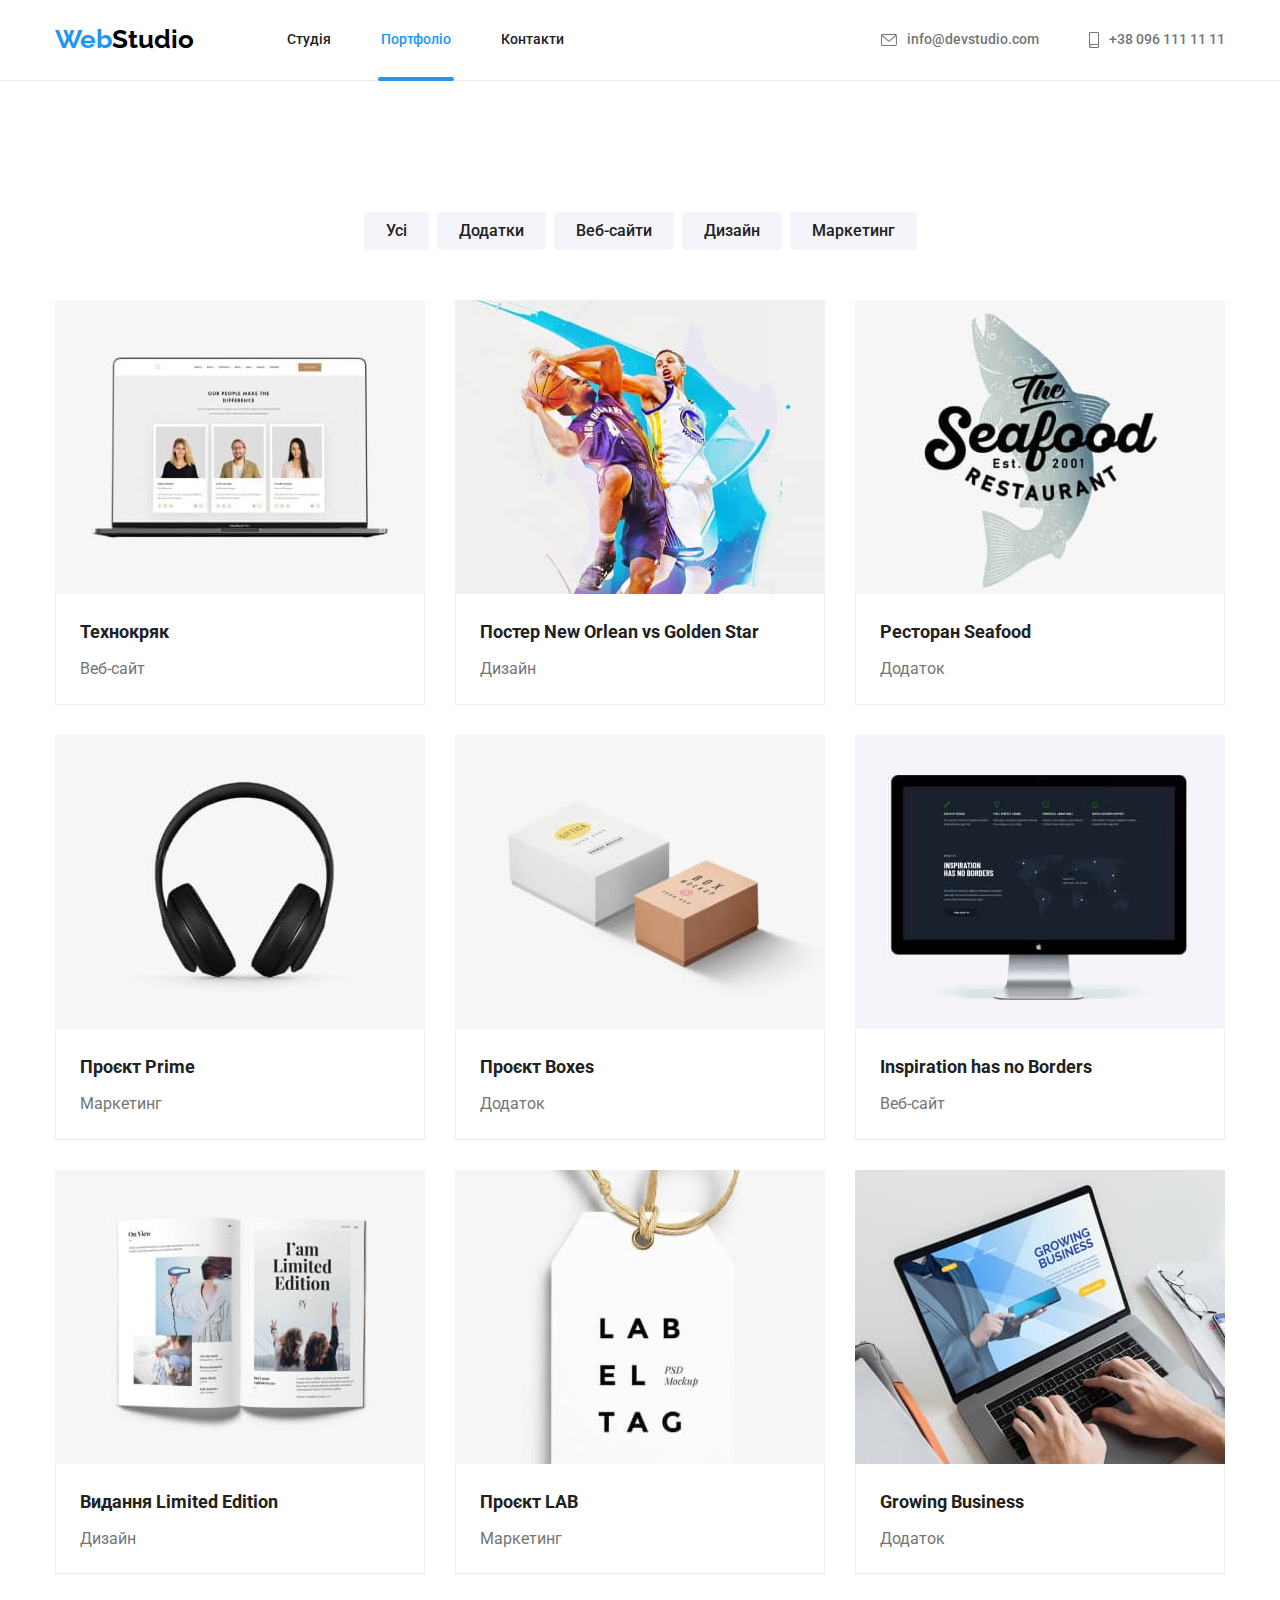
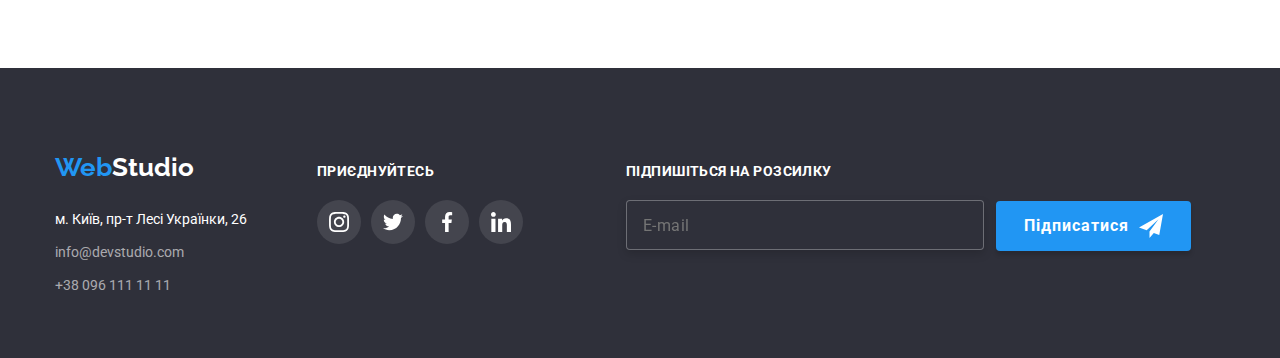
==== portfolio.html @ 4c1daf74 "form BEM" ====
<!DOCTYPE html>
<html lang="uk">
  <head>
    <meta charset="UTF-8" />
    <meta http-equiv="X-UA-Compatible" content="IE=edge" />
    <meta name="viewport" content="width=device-width, initial-scale=1.0" />
    <title>Портфоліо</title>
    <link rel="preconnect" href="https://fonts.googleapis.com" />
    <link rel="preconnect" href="https://fonts.gstatic.com" crossorigin />
    <link
      href="https://fonts.googleapis.com/css2?family=Raleway:wght@700&family=Roboto:wght@400;500;700;900&display=swap"
      rel="stylesheet"
    />
    <link
      rel="stylesheet"
      href="https://cdnjs.cloudflare.com/ajax/libs/modern-normalize/1.1.0/modern-normalize.min.css"
    />
    <link rel="stylesheet" href="./css/styles.css" />
  </head>
  <body>
    <!-- Header -->
    <header class="header">
      <div class="container flex-container">
        <nav class="flex-container">
          <a href="#" class="logo">Web<span class="slogan">Studio</span></a>
          <ul class="site-nav flex-container">
            <li class="site-nav__list">
              <a href="./index.html" class="site-nav__link">Студія</a>
            </li>
            <li class="site-nav__list">
              <a href="#" class="site-nav__link site-nav__link--current"
                >Портфоліо</a
              >
            </li>
            <li class="site-nav__list">
              <a href="#" class="site-nav__link">Контакти</a>
            </li>
          </ul>
        </nav>
        <ul class="auth-nav flex-container">
          <li class="auth-nav__list">
            <a href="mailto:info@devstudio.com" class="auth-nav__copy"
              ><svg width="16" height="12" class="auth-nav__envelope">
                <use xlink:href="./images/icons.svg#icon-envelope"></use></svg
              >info@devstudio.com</a
            >
          </li>
          <li class="auth-nav__list">
            <a href="tel:+380961111111" class="auth-nav__copy"
              ><svg width="10" height="16" class="auth-nav__smartphone">
                <use xlink:href="./images/icons.svg#icon-smartphone"></use></svg
              >+38 096 111 11 11</a
            >
          </li>
        </ul>
      </div>
    </header>
    <main>
      <!-- Portfolio Section -->
      <section class="section">
        <div class="container">
          <h1 class="visually-hidden">Проекти</h1>
          <ul class="column">
            <li class="column-link">
              <button type="button" class="click">Усі</button>
            </li>
            <li class="column-link">
              <button type="button" class="click">Додатки</button>
            </li>
            <li class="column-link">
              <button type="button" class="click">Веб-сайти</button>
            </li>
            <li class="column-link">
              <button type="button" class="click">Дизайн</button>
            </li>
            <li class="column-link">
              <button type="button" class="click">Маркетинг</button>
            </li>
          </ul>
          <ul class="project">
            <li class="project-link">
              <a href="" class="visit"
                ><div class="wrapper">
                  <img
                    src="./images/img8.jpg"
                    alt="Ноутбук"
                    width="370"
                    class="image"
                  />
                  <div class="overlay">
                    <p class="wrapper-list">
                      Ресурс пропонує комплексні пропозиції з різним рівнем
                      функціоналу та сервісів. Все це дозволить відвідувачу
                      отримати вичерпні відомості про компанію чи приватну
                      особу.
                    </p>
                  </div>
                </div>
                <div class="description">
                  <h2 class="project-ttl">Технокряк</h2>
                  <p class="project-list">Веб-сайт</p>
                </div></a
              >
            </li>
            <li class="project-link">
              <a href="" class="visit"
                ><div class="wrapper">
                  <img
                    src="./images/img9.jpg"
                    alt="Гравці в баскетбол"
                    width="370"
                    class="image"
                  />
                  <div class="overlay">
                    <p class="wrapper-list">
                      Ресурс пропонує комплексні пропозиції з різним рівнем
                      функціоналу та сервісів. Все це дозволить відвідувачу
                      отримати вичерпні відомості про компанію чи приватну
                      особу.
                    </p>
                  </div>
                </div>
                <div class="description">
                  <h2 class="project-ttl">Постер New Orlean vs Golden Star</h2>
                  <p class="project-list">Дизайн</p>
                </div></a
              >
            </li>
            <li class="project-link">
              <a href="" class="visit"
                ><div class="wrapper">
                  <img
                    src="./images/img10.jpg"
                    alt="Логотип ресторану"
                    width="370"
                    class="image"
                  />
                  <div class="overlay">
                    <p class="wrapper-list">
                      Ресурс пропонує комплексні пропозиції з різним рівнем
                      функціоналу та сервісів. Все це дозволить відвідувачу
                      отримати вичерпні відомості про компанію чи приватну
                      особу.
                    </p>
                  </div>
                </div>

                <div class="description">
                  <h2 class="project-ttl">Ресторан Seafood</h2>
                  <p class="project-list">Додаток</p>
                </div></a
              >
            </li>
            <li class="project-link">
              <a href="" class="visit"
                ><div class="wrapper">
                  <img
                    src="./images/img11.jpg"
                    alt="Навушники"
                    width="370"
                    class="image"
                  />
                  <div class="overlay">
                    <p class="wrapper-list">
                      Ресурс пропонує комплексні пропозиції з різним рівнем
                      функціоналу та сервісів. Все це дозволить відвідувачу
                      отримати вичерпні відомості про компанію чи приватну
                      особу.
                    </p>
                  </div>
                </div>

                <div class="description">
                  <h2 class="project-ttl">Проєкт Prime</h2>
                  <p class="project-list">Маркетинг</p>
                </div></a
              >
            </li>
            <li class="project-link">
              <a href="" class="visit"
                ><div class="wrapper">
                  <img
                    src="./images/img12.jpg"
                    alt="Коробки"
                    width="370"
                    class="image"
                  />
                  <div class="overlay">
                    <p class="wrapper-list">
                      Ресурс пропонує комплексні пропозиції з різним рівнем
                      функціоналу та сервісів. Все це дозволить відвідувачу
                      отримати вичерпні відомості про компанію чи приватну
                      особу.
                    </p>
                  </div>
                </div>

                <div class="description">
                  <h2 class="project-ttl">Проєкт Boxes</h2>
                  <p class="project-list">Додаток</p>
                </div></a
              >
            </li>
            <li class="project-link">
              <a href="" class="visit"
                ><div class="wrapper">
                  <img
                    src="./images/img13.jpg"
                    alt="Моноблок"
                    width="370"
                    class="image"
                  />
                  <div class="overlay">
                    <p class="wrapper-list">
                      Ресурс пропонує комплексні пропозиції з різним рівнем
                      функціоналу та сервісів. Все це дозволить відвідувачу
                      отримати вичерпні відомості про компанію чи приватну
                      особу.
                    </p>
                  </div>
                </div>

                <div class="description">
                  <h2 class="project-ttl" lang="en">
                    Inspiration has no Borders
                  </h2>
                  <p class="project-list">Веб-сайт</p>
                </div></a
              >
            </li>
            <li class="project-link">
              <a href="" class="visit"
                ><div class="wrapper">
                  <img
                    src="./images/img14.jpg"
                    alt="Журнал"
                    width="370"
                    class="image"
                  />
                  <div class="overlay">
                    <p class="wrapper-list">
                      Ресурс пропонує комплексні пропозиції з різним рівнем
                      функціоналу та сервісів. Все це дозволить відвідувачу
                      отримати вичерпні відомості про компанію чи приватну
                      особу.
                    </p>
                  </div>
                </div>

                <div class="description">
                  <h2 class="project-ttl">Видання Limited Edition</h2>
                  <p class="project-list">Дизайн</p>
                </div></a
              >
            </li>
            <li class="project-link">
              <a href="" class="visit"
                ><div class="wrapper">
                  <img
                    src="./images/img15.jpg"
                    alt="Візитка"
                    width="370"
                    class="image"
                  />
                  <div class="overlay">
                    <p class="wrapper-list">
                      Ресурс пропонує комплексні пропозиції з різним рівнем
                      функціоналу та сервісів. Все це дозволить відвідувачу
                      отримати вичерпні відомості про компанію чи приватну
                      особу.
                    </p>
                  </div>
                </div>
                <div class="description">
                  <h2 class="project-ttl">Проєкт LAB</h2>
                  <p class="project-list">Маркетинг</p>
                </div></a
              >
            </li>
            <li class="project-link">
              <a href="" class="visit"
                ><div class="wrapper">
                  <img
                    src="./images/img16.jpg"
                    alt="Ноутбук"
                    width="370"
                    class="image"
                  />
                  <div class="overlay">
                    <p class="wrapper-list">
                      Ресурс пропонує комплексні пропозиції з різним рівнем
                      функціоналу та сервісів. Все це дозволить відвідувачу
                      отримати вичерпні відомості про компанію чи приватну
                      особу.
                    </p>
                  </div>
                </div>
                <div class="description">
                  <h2 class="project-ttl" lang="en">Growing Business</h2>
                  <p class="project-list">Додаток</p>
                </div></a
              >
            </li>
          </ul>
        </div>
      </section>
    </main>
    <!-- Footer -->
    <footer class="footer">
      <div class="container meta">
        <div class="col">
          <a href="#" class="logo secondary"
            >Web<span class="caption">Studio</span></a
          >
          <address>
            <ul class="content">
              <li class="content-link">
                <a
                  href="https://goo.gl/maps/CPtrU1FHBa2aNyZL9"
                  target="_blank"
                  rel="noopener noreferrer"
                  class="text"
                >
                  м. Київ, пр-т Лесі Українки, 26
                </a>
              </li>
              <li class="content-link">
                <a href="mailto:info@devstudio.com" class="copyright"
                  >info@devstudio.com</a
                >
              </li>
              <li class="content-link">
                <a href="tel:+380961111111" class="copyright"
                  >+38 096 111 11 11</a
                >
              </li>
            </ul>
          </address>
        </div>
        <div class="aside">
          <h2 class="aside-ttl">приєднуйтесь</h2>
          <ul class="aside-list">
            <li class="aside-link">
              <a href="" class="avatar">
                <svg width="20" height="20" class="avatar-item">
                  <use xlink:href="./images/icons.svg#icon-instagram"></use>
                </svg>
              </a>
            </li>
            <li class="aside-link">
              <a href="" class="avatar">
                <svg width="20" height="20" class="avatar-item">
                  <use xlink:href="./images/icons.svg#icon-twitter"></use>
                </svg>
              </a>
            </li>
            <li class="aside-link">
              <a href="" class="avatar">
                <svg width="20" height="20" class="avatar-item">
                  <use xlink:href="./images/icons.svg#icon-facebook"></use>
                </svg>
              </a>
            </li>
            <li class="aside-link">
              <a href="" class="avatar">
                <svg width="20" height="20" class="avatar-item">
                  <use xlink:href="./images/icons.svg#icon-linkedin"></use>
                </svg>
              </a>
            </li>
          </ul>
        </div>
        <div class="subscribe">
          <h2 class="aside-ttl">Підпишіться на розсилку</h2>
          <div class="grid">
            <form>
              <label>
                <input
                  class="mail"
                  type="email"
                  name="email"
                  placeholder="E-mail"
                />
              </label>
            </form>
            <button type="button" class="send">
              <span class="send-link">Підписатися</span>
              <svg width="24" height="24" class="icon-send">
                <use xlink:href="./images/icons.svg#icon-send"></use>
              </svg>
            </button>
          </div>
        </div>
      </div>
    </footer>
  </body>
</html>
---- css/styles.css ----
/* Root */

:root {
  --logo-color: #2196F3;
  --logo-secondary-color: #188CE8;
  --black-color: #000000;
  --brand-color: #F5F5F5;
  --nav-color: #FFFFFF;
  --headfoot-color: #2F303A;
  --fsection-color: #F5F4FA;
  --icons-color: #AFB1B8;

  --main-font-color: #212121;
  --second-font-color: #757575;

  --border-color: #ECECEC;
  --border-secondary-color: #EEEEEE;
}

/* Body */

body {
  color: var(--main-font-color);
  background-color: var(--nav-color);
  font-family: 'Roboto', sans-serif;
}

ul {
  padding: 0;
  margin: 0;
  list-style: none;
}

h1,
h2,
h3,
h4,
h5,
h6,
p {
  margin-top: 0;
  margin-bottom: 0;
}

                         /* Container, Section */

.container {
  width: 1200px;
  margin: 0 auto;
  padding-left: 15px;
  padding-right: 15px;
}

.section {
  padding-top: 94px;
  padding-bottom: 94px;
}

.section.hero {
  padding-top: 200px;
  padding-bottom: 200px;
  text-align: center;
}

.section.features {
  padding-bottom: 47px;
}

.section.wrap {
  padding-top: 47px;
}

                                     /*  Header*/

.header {
  border-bottom: 1px solid var(--border-color);
}

.flex-container {
  display: flex;
  align-items: center;
}

.logo {
  display: inline-block;
  padding: 24px 0 25px;
  color: var(--logo-color);
  text-decoration: none;
  font-family: 'Raleway', sans-serif;
  font-size: 26px;
  font-weight: 700;
  line-height: 1.19;
}

.slogan {
  color: var(--black-color);
}

.site-nav {
  display: flex;
  margin-left: 93px;
}

.site-nav__list,
.auth-nav__list {
  position: relative;
}

.site-nav__list:not(:last-child) {
  margin-right: 50px;
}

.site-nav__link {
  display: block;
  padding-top: 32px;
  padding-bottom: 32px;

  color: var(--main-font-color);
  text-decoration: none;
  font-size: 14px;
  font-weight: 500;
  line-height: 1.14;
  transition: color 250ms cubic-bezier(0.4, 0, 0.2, 1);
}

.site-nav__link--current {
  color: var(--logo-color);  
}

.site-nav__link--current::after {
  content: '';
  position: absolute;
  display: block;
  width: calc(100% + 6px);
  left: -3px;
  height: 4px;
  bottom: -1px;
  background: var(--logo-color);
  border-radius: 2px;
}

.site-nav__link:hover,
.site-nav__link:focus {
  color: var(--logo-color);
}

.auth-nav {
  display: flex;
  margin-left: auto;
}

.auth-nav__list:not(:last-child) {
  margin-right: 50px;
}

.auth-nav__copy {
  display: inline-flex;
  align-items: center;
  padding-top: 32px;
  padding-bottom: 32px;

  color: var(--second-font-color);
  text-decoration: none;
  font-size: 14px;
  font-weight: 500;
  line-height: 1.14;
  transition: color 250ms cubic-bezier(0.4, 0, 0.2, 1);
}

.auth-nav__copy:hover,
.auth-nav__copy:focus {
  color: var(--logo-color);
}

.auth-nav__envelope {
  margin-right: 10px;
  fill: var(--second-font-color);
  transition: 250ms cubic-bezier(0.4, 0, 0.2, 1);
}

.auth-nav__smartphone {
  margin-right: 10px;
  fill: var(--second-font-color);
  transition: 250ms cubic-bezier(0.4, 0, 0.2, 1);
}
.auth-nav__copy:hover .auth-nav__envelope,
.auth-nav__copy:focus .auth-nav__envelope {
  fill: var(--logo-color);
}

.auth-nav__copy:hover .auth-nav__smartphone,
.auth-nav__copy:focus .auth-nav__smartphone {
  fill: var(--logo-color);
}


                               /* Hero */


.hero {
  background-color: var(--headfoot-color);
  background-image: linear-gradient(rgba(47, 48, 58, 0.4), rgba(47, 48, 58, 0.4)), url(../images/header.jpg);
  background-size: cover;
  background-repeat: no-repeat;
  background-position: center;
  height: 600px;
  max-width: 1600px;
  margin-left: auto;
  margin-right: auto;
}

.heading {
  max-width: 696px;
  margin: 0 auto 30px;
  color: var(--nav-color);
  font-size: 44px;
  font-weight: 900;
  line-height: 1.36;
  text-transform: uppercase;
}

.btn {
  padding: 10px 32px;
  min-width: 216px;

  background-color: var(--logo-color);
  color: var(--nav-color);
  box-shadow: 0px 4px 4px rgba(0, 0, 0, 0.15);
  border-radius: 4px;
  border: none;

  font-size: 16px;
  font-weight: 700;
  line-height: 1.87;
  cursor: pointer;
  transition: background-color 250ms cubic-bezier(0.4, 0, 0.2, 1);
}

.btn:hover,
.btn:focus {
  background-color: var(--logo-secondary-color);
}

                                        /* Modal */

.backdrop {
  position: fixed;
  top: 0;
  left: 0;

  width: 100%;
  height: 100%;
  background-color: rgba(0, 0, 0, 0.2);
  opacity: 1;
  z-index: 1;
  transition: opacity 250ms cubic-bezier(0.4, 0, 0.2, 1),
    visibility 250 cubic-bezier(0.4, 0, 0.2, 1);
}

.backdrop.is-hidden {
  opacity: 0;
  visibility: hidden;
  pointer-events: none;
}

.modal {
  position: absolute;
  top: 50%;
  left: 50%;
  transform: translate(-50%, -50%);

  width: 528px;
  height: 581px;
  padding: 40px;
  background-color: var(--nav-color);
  box-shadow: 0px 1px 3px rgba(0, 0, 0, 0.12), 0px 1px 1px rgba(0, 0, 0, 0.14), 0px 2px 1px rgba(0, 0, 0, 0.2);
  border-radius: 4px;
}

.modal__stud {
  position: absolute;
  right: 8px;
  top: 8px;
  display: flex;
  align-items: center;
  width: 30px;
  height: 30px;
  margin-left: auto;

  background-color: var(--nav-color);
  border: 1px solid rgba(0, 0, 0, 0.1);
  border-radius: 50%;
  cursor: pointer;
  transition: fill 250ms cubic-bezier(0.4, 0, 0.2, 1);
}

.modal__stud:hover,
.modal__stud:focus {
  fill: var(--logo-color);
}

.modal__title{
  margin-bottom: 12px;
  font-weight: 700;
  font-size: 20px;
  line-height: 1.15;
  letter-spacing: 0.03em;
  text-align: center;
  color: var(--main-font-color);
}
 
                                  /* Form */

.form {
  margin-left: auto;
  margin-right: auto;
}

.form__text {
  display: block;
  margin-bottom: 4px;

  text-align: left;
  font-size: 12px;
  letter-spacing: 0.01em;
  font-weight: 400;
  line-height: 1.17;
  color: var(--second-font-color);
}

.form__field {
  position: relative;
  display: flex;
  flex-direction: column;
  margin-bottom: 10px;
  
  cursor: pointer;
}

.form__input {
  padding: 12px 42px;
  height: 40px;
  width: 100%;
  
  border-radius: 4px;
  border: 1px solid rgba(33, 33, 33, 0.2);
  outline: none;
  transition: border 250ms cubic-bezier(0.4, 0, 0.2, 1);
  cursor: pointer;
}

.form__input:hover,
.form__input:focus {
  border: 1px solid var(--logo-color);
}

.form__svg {
  position: absolute;
  top: 50%;
  transform: translateY(-50%);
  left: 12px;
  transition: fill 250ms cubic-bezier(0.4, 0, 0.2, 1);
}

.form__input:hover+.form__svg,
.form__input:focus+.form__svg {
  fill: var(--logo-color);
}

.form__coment {
  margin-bottom: 20px;
  border: 1px solid rgba(33, 33, 33, 0.2);
  border-radius: 4px;
  padding: 12px 16px;
  resize: none;
  height: 120px;
  transition: border 250ms cubic-bezier(0.4, 0, 0.2, 1);
  cursor: pointer;
}

.form__coment::placeholder {
  font-size: 12px;
  line-height: 1.17;
  letter-spacing: 0.01em;
  color: rgba(117, 117, 117, 0.5);
}

.form__coment:hover,
.form__coment:focus {
  outline: none;
  border: 1px solid var(--logo-color);
}

.form__label {
  display: flex;
  justify-content: center;
  align-items: center;
  margin-bottom: 30px;
  cursor: pointer;
}

.form__checkbox {
  -webkit-appearance: none;
  -moz-appearance: none;
  appearance: none;

}

.form__icon {
  width: 16px;
  height: 15px;
  margin-right: 7px;
  border: 2px solid black;
  border-radius: 2px;
  transition: 250ms cubic-bezier(0.4, 0, 0.2, 1);
}


.form__checkbox:checked+.form__icon {
  background-color: #2196F3;
  border-radius: 2px;
  border-color: #2196F3;
}

.form__desk {
  font-size: 14px;
  line-height: 1.71;
  letter-spacing: 0.03em;
  color: var(--second-font-color);
}

.form__link {
  color: var(--logo-color);
  font-size: 14px;
  line-height: 1.71;
  letter-spacing: 0.03em;
}

.submit {
  padding: 10px 52px;
  min-width: 200px;
  background-color: var(--logo-color);
  color: var(--nav-color);
  box-shadow: 0px 4px 4px rgba(0, 0, 0, 0.15);
  border-radius: 4px;
  border: none;
  font-size: 16px;
  font-weight: 700;
  line-height: 1.87;
  cursor: pointer;
  transition: background-color 250ms cubic-bezier(0.4, 0, 0.2, 1);
}

.submit:hover,
.submit:focus {
  background-color: var(--logo-secondary-color);
}

                                 /* One Section */

.visually-hidden {
  transform: scale(0);
}

.post {
  display: flex;
}

.post-title {
  margin-bottom: 10px;

  color: var(--main-font-color);
  font-size: 14px;
  font-weight: 700;
  line-height: 1.14;
  text-transform: uppercase;
}

.post-link {
  width: calc(100% - 90px / 4);
}

.post .post-link:not(:last-child) {
  margin-right: 30px;
}

.post-text {
  color: var(--second-font-color);
  font-size: 14px;
  line-height: 1.71;
  text-align: left;
}



.feuture-list {
  display: flex;
  justify-content: center;
  align-items: center;
  background-color: var(--fsection-color);
  height: 120px;
  margin-bottom: 30px;
  border-radius: 4px;
}

/* Two Section */

.section-title {
  font-size: 36px;
  font-weight: 700;
  line-height: 1.16;
  text-align: center;

  margin-bottom: 50px;
}

.label {
  display: flex;
}

.label-link::before {
  content: '';
  position: absolute;
  width: 100%;
  height: 70px;
  bottom: 0;
  background: rgba(47, 48, 58, 0.8);
}

.label .label-link {
  margin-right: 30px;
  width: calc(100% - 60px / 3);
  position: relative;
}

.label-link .benefits {
  display: block;
}

.desc {
  position: absolute;
  font-size: 14px;
  text-transform: uppercase;
  font-weight: 700;
  line-height: 1.14;
  letter-spacing: 0.03em;
  bottom: 27px;
  right: 107px;
  color: var(--nav-color);
}

/* Three Section */

.team {
  background-color: var(--fsection-color);
}

.list-ttl {
  display: flex;
}

.list-ttl .items {
  background-color: var(--nav-color);
  box-shadow: 0px 1px 3px rgba(0, 0, 0, 0.12),
    0px 1px 1px rgba(0, 0, 0, 0.14),
    0px 2px 1px rgba(0, 0, 0, 0.2);
  border-radius: 0px 0px 4px 4px;
  text-align: center;
  width: calc(100% - 90px / 4);
}

.list-ttl .items:not(:last-child) {
  margin-right: 30px;
}

.team-title {
  color: var(--main-font-color);
  font-weight: 500;
  font-size: 16px;
  line-height: 1.18;

  margin-bottom: 10px;
}

.team-sub {
  color: var(--second-font-color);
  font-size: 16px;
  line-height: 1.18;

  margin-bottom: 16px;
}

.img {
  display: block;
  margin-bottom: 30px;
}

.team-social {
  display: flex;
  justify-content: center;
  gap: 10px;
}

.icon-shape {
  display: flex;
  justify-content: center;
  align-items: center;
  width: 44px;
  height: 44px;
  border-radius: 50%;

  transition: background-color 250ms cubic-bezier(0.4, 0, 0.2, 1),
    border-radius 250ms cubic-bezier(0.4, 0, 0.2, 1);
}

.social-item {
  margin-bottom: 30px;
}

.icon-shape:hover,
.icon-shape:focus {
  background-color: var(--logo-color);

}

.shape-item {
  fill: var(--icons-color)
}

.icon-shape:hover .shape-item,
.icon-shape:focus .shape-item {
  fill: var(--nav-color);
}



/* Four section */
.clients {
  display: flex;
}

.clients-list {
  width: calc(100% - 150px / 6);
  margin-right: 30px;

}

.clients-list:last-child {
  margin-right: 0;
}

.clients-link {
  display: flex;
  width: 170px;
  height: 92px;
  justify-content: center;
  align-items: center;
  border: 1px solid var(--icons-color);
  border-radius: 4px;

  transition: border-color 250ms cubic-bezier(0.4, 0, 0.2, 1);
}

.icon-logo {
  display: block;
  fill: var(--icons-color);

  transition-duration: 250ms;
  transition-property: fill;
  transition-timing-function: cubic-bezier(0.4, 0, 0.2, 1);
}

.clients-link:hover .icon-logo,
.clients-link:focus .icon-logo {
  fill: var(--logo-color);

}

.clients-link:hover,
.clients-link:focus {
  border-color: var(--logo-color);
}

/* Footer */

.footer {
  background-color: var(--headfoot-color);
  padding: 60px 0;
}

.caption {
  color: var(--nav-color);
}

.content-link:not(:last-child) {
  margin-bottom: 9px;
}

.text {
  color: var(--nav-color);
  text-decoration: none;
  font-style: normal;
  font-size: 14px;
  line-height: 1.7;

  display: inline-block;

  transition: color 250ms cubic-bezier(0.4, 0, 0.2, 1);
}

.text:hover,
.text:focus {
  color: var(--logo-color);
}

.copyright {
  color: rgba(255, 255, 255, 0.6);
  text-decoration: none;
  font-style: normal;
  font-size: 14px;
  line-height: 1.7;
  display: inline-block;

  transition: color 250ms cubic-bezier(0.4, 0, 0.2, 1);
}

.copyright:last-child {
  margin-bottom: 0;
}

.copyright:hover,
.copyright:focus {
  color: var(--logo-color);
}

.aside-ttl {
  font-size: 14px;
  text-transform: uppercase;
  font-weight: 700;
  line-height: 1.14;
  letter-spacing: 0.03em;
  color: var(--nav-color);

}

.meta {
  display: flex;
  align-items: baseline;
}

.col {
  margin-right: 70px;
}

.aside-list {
  display: flex;
  margin-top: 20px;
}

.avatar {
  display: flex;
  justify-content: center;
  align-items: center;
  margin-right: 10px;
  width: 44px;
  height: 44px;
  color: var(--nav-color);
  background-color: rgba(255, 255, 255, 0.1);
  ;
  border-radius: 50%;

  transition: background-color 250ms cubic-bezier(0.4, 0, 0.2, 1);
}

.avatar-item {
  fill: currentColor;
}

.avatar:hover,
.avatar:focus {
  background-color: var(--logo-color);
}

.subscribe {
  margin-left: 93px;
}

.mail {
  margin-top: 20px;
  padding: 15px 16px;
  background-color: var(--headfoot-color);
  border: 1px solid rgba(255, 255, 255, 0.3);
  border-radius: 4px;
  filter: drop-shadow(0px 4px 4px rgba(0, 0, 0, 0.15));
  width: 358px;
  height: 50px;
  outline: none;
  color: rgba(255, 255, 255, 0.6);
  letter-spacing: 0.03em;
  line-height: 1.25;
}

.send {
  display: flex;
  justify-content: center;
  align-items: center;
  padding: 10px 28px;
  cursor: pointer;
  height: 50px;
  background-color: var(--logo-color);
  box-shadow: 0px 4px 4px rgba(0, 0, 0, 0.15);
  border-radius: 4px;
  border: none;
  margin-left: 12px;
  transition: background-color 250ms cubic-bezier(0.4, 0, 0.2, 1);
}

.send:hover,
.send:focus {
  background-color: var(--logo-secondary-color);
}

.send-link {
  font-weight: 700;
  letter-spacing: 0.06em;
  line-height: 1.87;
  color: var(--nav-color);
  margin-right: 10px;
}

.grid {
  display: flex;
  align-items: baseline;
}


/* Portfolio Section */

.column {
  display: flex;
  justify-content: center;
  margin-bottom: 50px;
}

.column .column-link:not(:last-child) {
  margin-right: 8px;
}

.click {
  color: var(--main-font-color);
  background-color: var(--fsection-color);
  border-radius: 4px;
  border: none;


  font-family: inherit;
  font-size: 16px;
  font-weight: 500;
  line-height: 1.62;
  cursor: pointer;

  padding: 6px 22px;
  transition: background-color 250ms cubic-bezier(0.4, 0, 0.2, 1),
    color 250ms cubic-bezier(0.4, 0, 0.2, 1),
    box-shadow 250ms cubic-bezier(0.4, 0, 0.2, 1);
}

.click:hover,
.click:focus {
  background-color: var(--logo-color);
  color: var(--nav-color);
  box-shadow: 0px 3px 1px rgba(0, 0, 0, 0.1),
    0px 1px 2px rgba(0, 0, 0, 0.08),
    0px 2px 2px rgba(0, 0, 0, 0.12);
}

.project {
  display: flex;
  flex-wrap: wrap;
}

.project-link {
  width: calc((100% - 60px) / 3);

}

.wrapper {
  position: relative;
  overflow: hidden;
}

.overlay {
  position: absolute;
  top: 0;
  left: 0;
  width: 100%;
  height: 100%;
  background-color: rgba(33, 150, 243, 0.9);

  transform: translateY(100%);
  transition: 250ms cubic-bezier(0.4, 0, 0.2, 1);

}

.visit:hover .overlay,
.visit:focus .overlay {
  transform: translateY(0);
}

.visit:hover .wrapper-list,
.visit:focus .wrapper-list {
  opacity: 1;
}

.wrapper-list {
  font-size: 18px;
  line-height: 1.55;
  letter-spacing: 0.03em;

  position: absolute;
  width: 322px;
  height: 168px;
  top: 50%;
  left: 50%;
  transform: translate(-50%, -50%);
  color: var(--nav-color);
  opacity: 0;
}

.project .project-link:not(:nth-last-child(-n+3)) {
  margin-bottom: 30px;
}

.project .project-link:not(:nth-child(3n)) {
  margin-right: 30px;
}

.visit {
  text-decoration: none;
  display: block;

}

.visit:hover,
.visit:focus {
  box-shadow: 0px 1px 1px rgba(0, 0, 0, 0.12),
    0px 4px 4px rgba(0, 0, 0, 0.06),
    1px 4px 6px rgba(0, 0, 0, 0.16);
}

.project-ttl {
  color: var(--main-font-color);
  font-size: 18px;
  font-weight: 700;
  line-height: 2;
  padding-top: 20px;
  padding-bottom: 4px;
}

.project-list {
  color: var(--second-font-color);
  font-size: 16px;
  line-height: 1.87;

  margin-top: 0;
  margin-bottom: 0;
  padding-bottom: 20px;
}

.description {
  padding-left: 24px;
  padding-right: 24px;
  border-bottom: 1px solid var(--border-secondary-color);
  border-right: 1px solid var(--border-secondary-color);
  border-left: 1px solid var(--border-secondary-color);
}

.image {
  display: block;
}
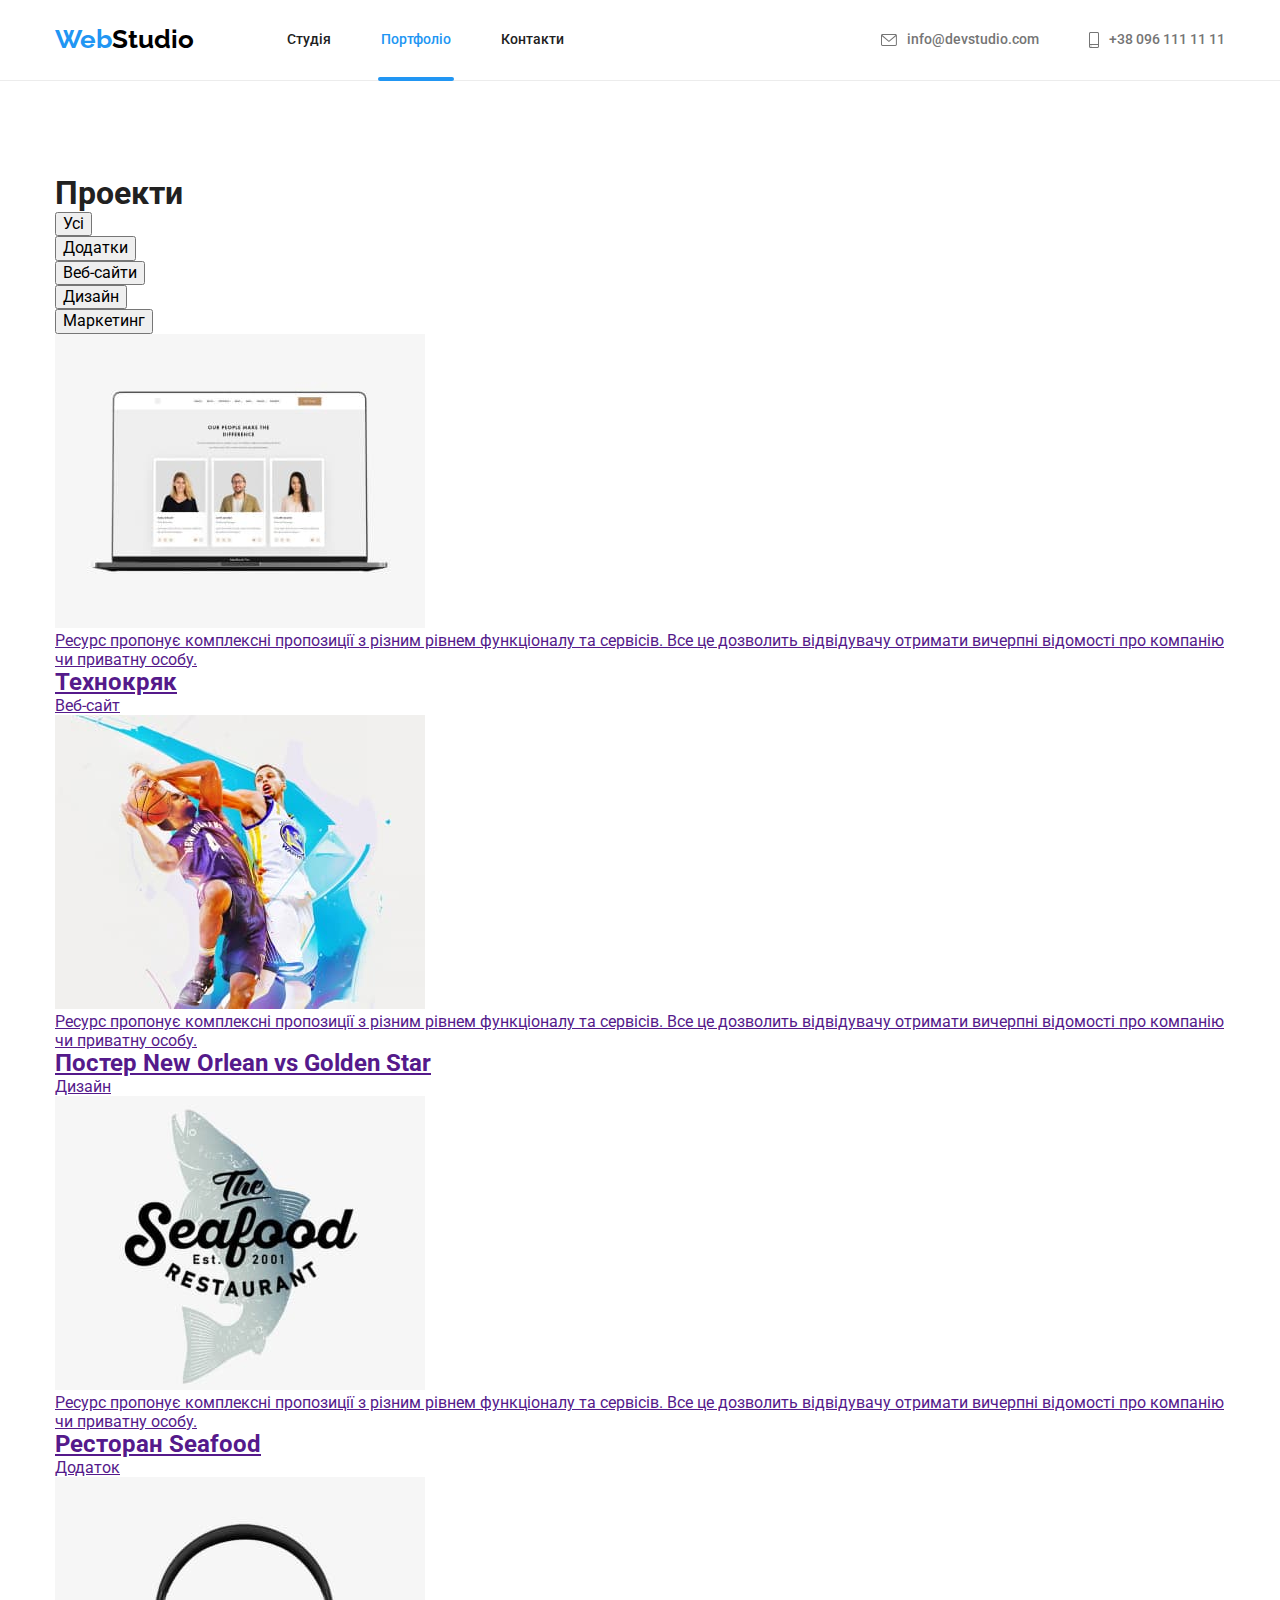
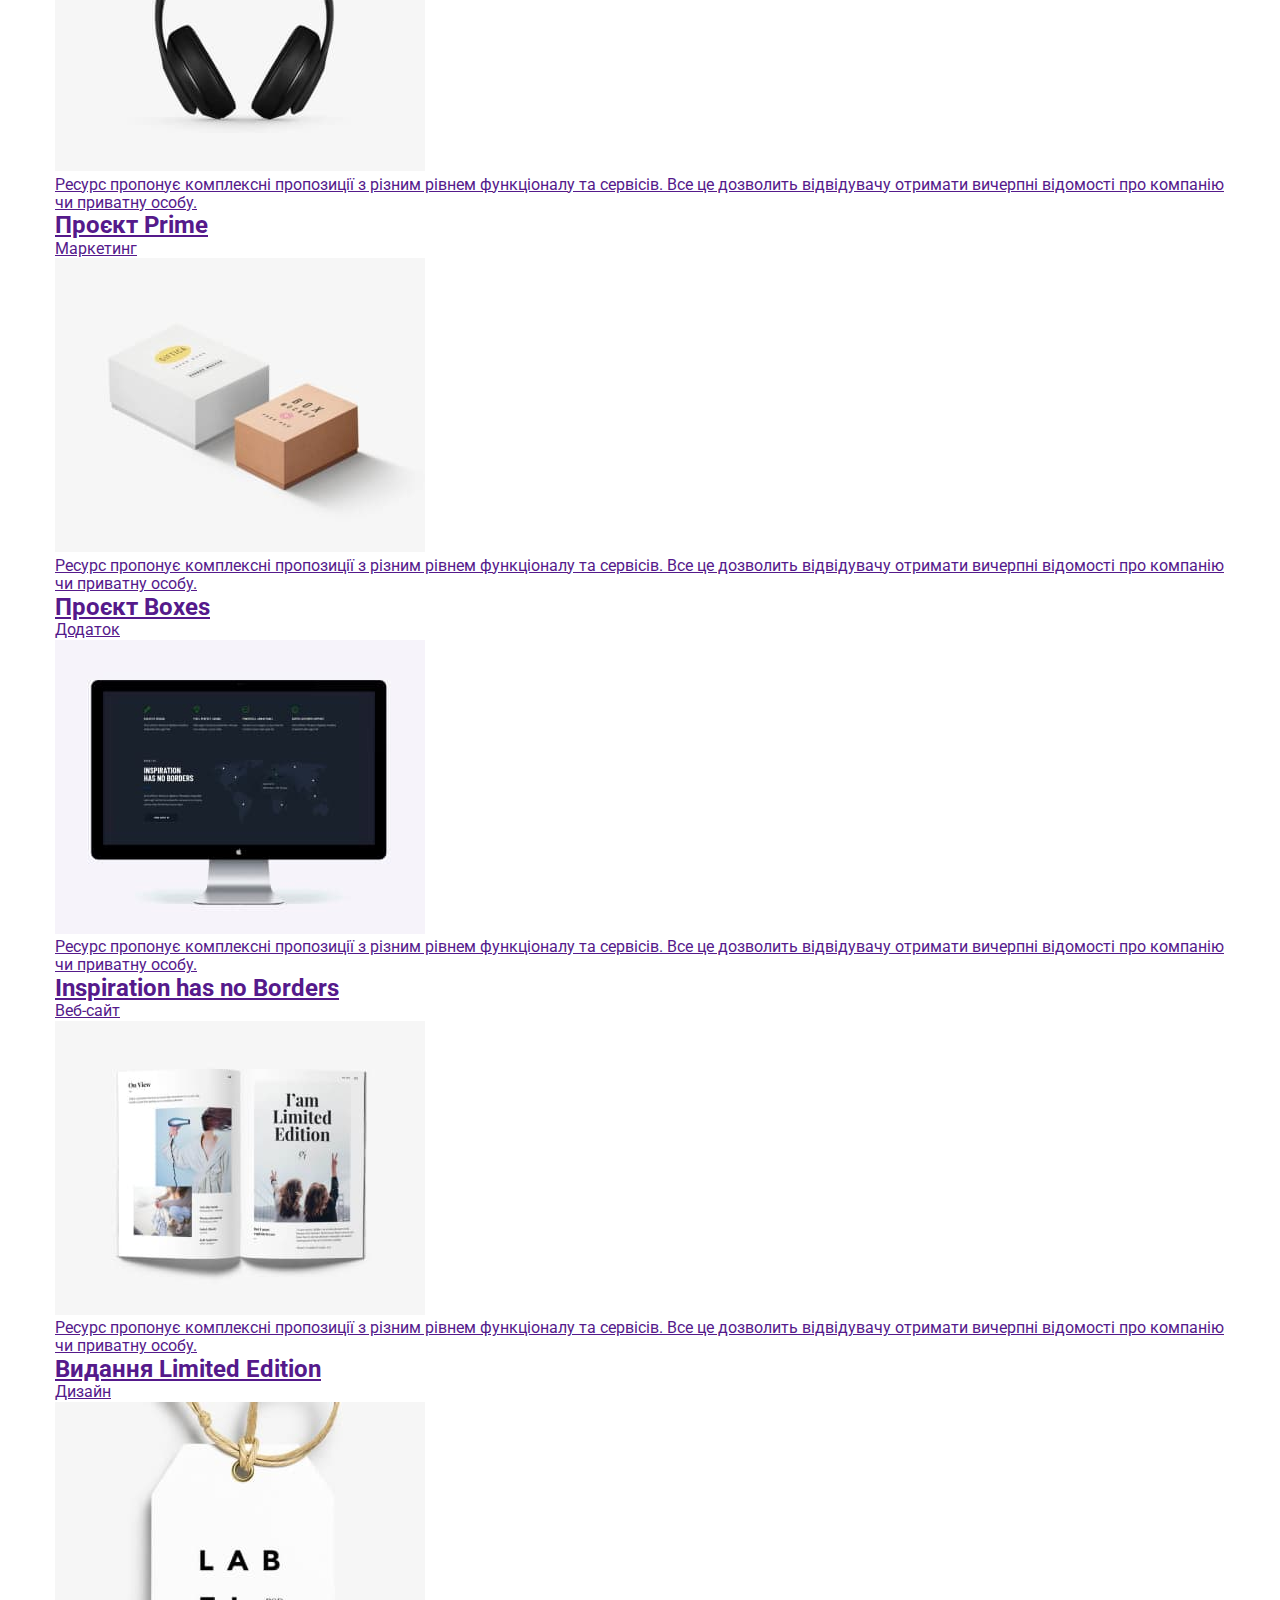
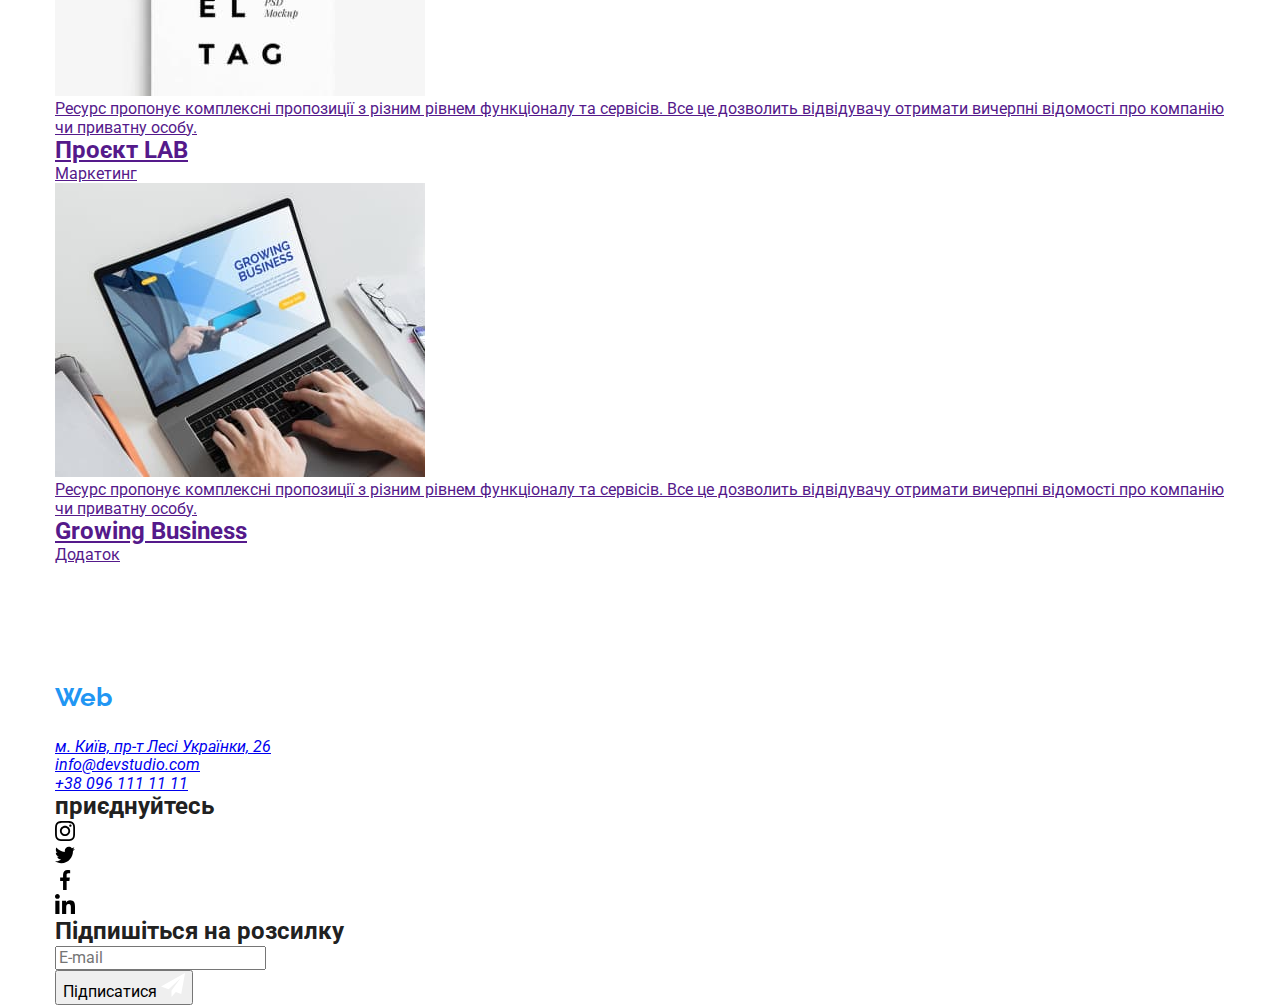
==== commit ad3f8642: "Sass" ====
--- a/portfolio.html
+++ b/portfolio.html
@@ -15,14 +15,14 @@
       rel="stylesheet"
       href="https://cdnjs.cloudflare.com/ajax/libs/modern-normalize/1.1.0/modern-normalize.min.css"
     />
-    <link rel="stylesheet" href="./css/styles.css" />
+    <link rel="stylesheet" href="./css/main.min.css" />
   </head>
   <body>
     <!-- Header -->
     <header class="header">
       <div class="container flex-container">
         <nav class="flex-container">
-          <a href="#" class="logo">Web<span class="slogan">Studio</span></a>
+          <a href="#" class="logo">Web<span class="logo__text">Studio</span></a>
           <ul class="site-nav flex-container">
             <li class="site-nav__list">
               <a href="./index.html" class="site-nav__link">Студія</a>
@@ -60,244 +60,244 @@
       <section class="section">
         <div class="container">
           <h1 class="visually-hidden">Проекти</h1>
-          <ul class="column">
-            <li class="column-link">
-              <button type="button" class="click">Усі</button>
-            </li>
-            <li class="column-link">
-              <button type="button" class="click">Додатки</button>
-            </li>
-            <li class="column-link">
-              <button type="button" class="click">Веб-сайти</button>
-            </li>
-            <li class="column-link">
-              <button type="button" class="click">Дизайн</button>
-            </li>
-            <li class="column-link">
-              <button type="button" class="click">Маркетинг</button>
+          <ul class="product-list">
+            <li class="product-list__item">
+              <button type="button" class="product-list__btn">Усі</button>
+            </li>
+            <li class="product-list__item">
+              <button type="button" class="product-list__btn">Додатки</button>
+            </li>
+            <li class="product-list__item">
+              <button type="button" class="product-list__btn">Веб-сайти</button>
+            </li>
+            <li class="product-list__item">
+              <button type="button" class="product-list__btn">Дизайн</button>
+            </li>
+            <li class="product-list__item">
+              <button type="button" class="product-list__btn">Маркетинг</button>
             </li>
           </ul>
-          <ul class="project">
-            <li class="project-link">
-              <a href="" class="visit"
+          <ul class="projects">
+            <li class="projects__item">
+              <a href="" class="projects__link"
                 ><div class="wrapper">
                   <img
                     src="./images/img8.jpg"
                     alt="Ноутбук"
                     width="370"
-                    class="image"
-                  />
-                  <div class="overlay">
-                    <p class="wrapper-list">
-                      Ресурс пропонує комплексні пропозиції з різним рівнем
-                      функціоналу та сервісів. Все це дозволить відвідувачу
-                      отримати вичерпні відомості про компанію чи приватну
-                      особу.
-                    </p>
-                  </div>
-                </div>
-                <div class="description">
-                  <h2 class="project-ttl">Технокряк</h2>
-                  <p class="project-list">Веб-сайт</p>
-                </div></a
-              >
-            </li>
-            <li class="project-link">
-              <a href="" class="visit"
+                    class="wrapper__image"
+                  />
+                  <div class="wrapper__overlay">
+                    <p class="wrapper__text">
+                      Ресурс пропонує комплексні пропозиції з різним рівнем
+                      функціоналу та сервісів. Все це дозволить відвідувачу
+                      отримати вичерпні відомості про компанію чи приватну
+                      особу.
+                    </p>
+                  </div>
+                </div>
+                <div class="wrapper__description">
+                  <h2 class="wrapper__ttl">Технокряк</h2>
+                  <p class="wrapper__desc">Веб-сайт</p>
+                </div></a
+              >
+            </li>
+            <li class="projects__item">
+              <a href="" class="projects__link"
                 ><div class="wrapper">
                   <img
                     src="./images/img9.jpg"
                     alt="Гравці в баскетбол"
                     width="370"
-                    class="image"
-                  />
-                  <div class="overlay">
-                    <p class="wrapper-list">
-                      Ресурс пропонує комплексні пропозиції з різним рівнем
-                      функціоналу та сервісів. Все це дозволить відвідувачу
-                      отримати вичерпні відомості про компанію чи приватну
-                      особу.
-                    </p>
-                  </div>
-                </div>
-                <div class="description">
-                  <h2 class="project-ttl">Постер New Orlean vs Golden Star</h2>
-                  <p class="project-list">Дизайн</p>
-                </div></a
-              >
-            </li>
-            <li class="project-link">
-              <a href="" class="visit"
+                    class="wrapper__image"
+                  />
+                  <div class="wrapper__overlay">
+                    <p class="wrapper__text">
+                      Ресурс пропонує комплексні пропозиції з різним рівнем
+                      функціоналу та сервісів. Все це дозволить відвідувачу
+                      отримати вичерпні відомості про компанію чи приватну
+                      особу.
+                    </p>
+                  </div>
+                </div>
+                <div class="wrapper__description">
+                  <h2 class="wrapper__ttl">Постер New Orlean vs Golden Star</h2>
+                  <p class="wrapper__desc">Дизайн</p>
+                </div></a
+              >
+            </li>
+            <li class="projects__item">
+              <a href="" class="projects__link"
                 ><div class="wrapper">
                   <img
                     src="./images/img10.jpg"
                     alt="Логотип ресторану"
                     width="370"
-                    class="image"
-                  />
-                  <div class="overlay">
-                    <p class="wrapper-list">
-                      Ресурс пропонує комплексні пропозиції з різним рівнем
-                      функціоналу та сервісів. Все це дозволить відвідувачу
-                      отримати вичерпні відомості про компанію чи приватну
-                      особу.
-                    </p>
-                  </div>
-                </div>
-
-                <div class="description">
-                  <h2 class="project-ttl">Ресторан Seafood</h2>
-                  <p class="project-list">Додаток</p>
-                </div></a
-              >
-            </li>
-            <li class="project-link">
-              <a href="" class="visit"
+                    class="wrapper__image"
+                  />
+                  <div class="wrapper__overlay">
+                    <p class="wrapper__text">
+                      Ресурс пропонує комплексні пропозиції з різним рівнем
+                      функціоналу та сервісів. Все це дозволить відвідувачу
+                      отримати вичерпні відомості про компанію чи приватну
+                      особу.
+                    </p>
+                  </div>
+                </div>
+
+                <div class="wrapper__description">
+                  <h2 class="wrapper__ttl">Ресторан Seafood</h2>
+                  <p class="wrapper__desc">Додаток</p>
+                </div></a
+              >
+            </li>
+            <li class="projects__item">
+              <a href="" class="projects__link"
                 ><div class="wrapper">
                   <img
                     src="./images/img11.jpg"
                     alt="Навушники"
                     width="370"
-                    class="image"
-                  />
-                  <div class="overlay">
-                    <p class="wrapper-list">
-                      Ресурс пропонує комплексні пропозиції з різним рівнем
-                      функціоналу та сервісів. Все це дозволить відвідувачу
-                      отримати вичерпні відомості про компанію чи приватну
-                      особу.
-                    </p>
-                  </div>
-                </div>
-
-                <div class="description">
-                  <h2 class="project-ttl">Проєкт Prime</h2>
-                  <p class="project-list">Маркетинг</p>
-                </div></a
-              >
-            </li>
-            <li class="project-link">
-              <a href="" class="visit"
+                    class="wrapper__image"
+                  />
+                  <div class="wrapper__overlay">
+                    <p class="wrapper__text">
+                      Ресурс пропонує комплексні пропозиції з різним рівнем
+                      функціоналу та сервісів. Все це дозволить відвідувачу
+                      отримати вичерпні відомості про компанію чи приватну
+                      особу.
+                    </p>
+                  </div>
+                </div>
+
+                <div class="wrapper__description">
+                  <h2 class="wrapper__ttl">Проєкт Prime</h2>
+                  <p class="wrapper__desc">Маркетинг</p>
+                </div></a
+              >
+            </li>
+            <li class="projects__item">
+              <a href="" class="projects__link"
                 ><div class="wrapper">
                   <img
                     src="./images/img12.jpg"
                     alt="Коробки"
                     width="370"
-                    class="image"
-                  />
-                  <div class="overlay">
-                    <p class="wrapper-list">
-                      Ресурс пропонує комплексні пропозиції з різним рівнем
-                      функціоналу та сервісів. Все це дозволить відвідувачу
-                      отримати вичерпні відомості про компанію чи приватну
-                      особу.
-                    </p>
-                  </div>
-                </div>
-
-                <div class="description">
-                  <h2 class="project-ttl">Проєкт Boxes</h2>
-                  <p class="project-list">Додаток</p>
-                </div></a
-              >
-            </li>
-            <li class="project-link">
-              <a href="" class="visit"
+                    class="wrapper__image"
+                  />
+                  <div class="wrapper__overlay">
+                    <p class="wrapper__text">
+                      Ресурс пропонує комплексні пропозиції з різним рівнем
+                      функціоналу та сервісів. Все це дозволить відвідувачу
+                      отримати вичерпні відомості про компанію чи приватну
+                      особу.
+                    </p>
+                  </div>
+                </div>
+
+                <div class="wrapper__description">
+                  <h2 class="wrapper__ttl">Проєкт Boxes</h2>
+                  <p class="wrapper__desc">Додаток</p>
+                </div></a
+              >
+            </li>
+            <li class="projects__item">
+              <a href="" class="projects__link"
                 ><div class="wrapper">
                   <img
                     src="./images/img13.jpg"
                     alt="Моноблок"
                     width="370"
-                    class="image"
-                  />
-                  <div class="overlay">
-                    <p class="wrapper-list">
-                      Ресурс пропонує комплексні пропозиції з різним рівнем
-                      функціоналу та сервісів. Все це дозволить відвідувачу
-                      отримати вичерпні відомості про компанію чи приватну
-                      особу.
-                    </p>
-                  </div>
-                </div>
-
-                <div class="description">
-                  <h2 class="project-ttl" lang="en">
+                    class="wrapper__image"
+                  />
+                  <div class="wrapper__overlay">
+                    <p class="wrapper__text">
+                      Ресурс пропонує комплексні пропозиції з різним рівнем
+                      функціоналу та сервісів. Все це дозволить відвідувачу
+                      отримати вичерпні відомості про компанію чи приватну
+                      особу.
+                    </p>
+                  </div>
+                </div>
+
+                <div class="wrapper__description">
+                  <h2 class="wrapper__ttl" lang="en">
                     Inspiration has no Borders
                   </h2>
-                  <p class="project-list">Веб-сайт</p>
-                </div></a
-              >
-            </li>
-            <li class="project-link">
-              <a href="" class="visit"
+                  <p class="wrapper__desc">Веб-сайт</p>
+                </div></a
+              >
+            </li>
+            <li class="projects__item">
+              <a href="" class="projects__link"
                 ><div class="wrapper">
                   <img
                     src="./images/img14.jpg"
                     alt="Журнал"
                     width="370"
-                    class="image"
-                  />
-                  <div class="overlay">
-                    <p class="wrapper-list">
-                      Ресурс пропонує комплексні пропозиції з різним рівнем
-                      функціоналу та сервісів. Все це дозволить відвідувачу
-                      отримати вичерпні відомості про компанію чи приватну
-                      особу.
-                    </p>
-                  </div>
-                </div>
-
-                <div class="description">
-                  <h2 class="project-ttl">Видання Limited Edition</h2>
-                  <p class="project-list">Дизайн</p>
-                </div></a
-              >
-            </li>
-            <li class="project-link">
-              <a href="" class="visit"
+                    class="wrapper__image"
+                  />
+                  <div class="wrapper__overlay">
+                    <p class="wrapper__text">
+                      Ресурс пропонує комплексні пропозиції з різним рівнем
+                      функціоналу та сервісів. Все це дозволить відвідувачу
+                      отримати вичерпні відомості про компанію чи приватну
+                      особу.
+                    </p>
+                  </div>
+                </div>
+
+                <div class="wrapper__description">
+                  <h2 class="wrapper__ttl">Видання Limited Edition</h2>
+                  <p class="wrapper__desc">Дизайн</p>
+                </div></a
+              >
+            </li>
+            <li class="projects__item">
+              <a href="" class="projects__link"
                 ><div class="wrapper">
                   <img
                     src="./images/img15.jpg"
                     alt="Візитка"
                     width="370"
-                    class="image"
-                  />
-                  <div class="overlay">
-                    <p class="wrapper-list">
-                      Ресурс пропонує комплексні пропозиції з різним рівнем
-                      функціоналу та сервісів. Все це дозволить відвідувачу
-                      отримати вичерпні відомості про компанію чи приватну
-                      особу.
-                    </p>
-                  </div>
-                </div>
-                <div class="description">
-                  <h2 class="project-ttl">Проєкт LAB</h2>
-                  <p class="project-list">Маркетинг</p>
-                </div></a
-              >
-            </li>
-            <li class="project-link">
-              <a href="" class="visit"
+                    class="wrapper__image"
+                  />
+                  <div class="wrapper__overlay">
+                    <p class="wrapper__text">
+                      Ресурс пропонує комплексні пропозиції з різним рівнем
+                      функціоналу та сервісів. Все це дозволить відвідувачу
+                      отримати вичерпні відомості про компанію чи приватну
+                      особу.
+                    </p>
+                  </div>
+                </div>
+                <div class="wrapper__description">
+                  <h2 class="wrapper__ttl">Проєкт LAB</h2>
+                  <p class="wrapper__desc">Маркетинг</p>
+                </div></a
+              >
+            </li>
+            <li class="projects__item">
+              <a href="" class="projects__link"
                 ><div class="wrapper">
                   <img
                     src="./images/img16.jpg"
                     alt="Ноутбук"
                     width="370"
-                    class="image"
-                  />
-                  <div class="overlay">
-                    <p class="wrapper-list">
-                      Ресурс пропонує комплексні пропозиції з різним рівнем
-                      функціоналу та сервісів. Все це дозволить відвідувачу
-                      отримати вичерпні відомості про компанію чи приватну
-                      особу.
-                    </p>
-                  </div>
-                </div>
-                <div class="description">
-                  <h2 class="project-ttl" lang="en">Growing Business</h2>
-                  <p class="project-list">Додаток</p>
+                    class="wrapper__image"
+                  />
+                  <div class="wrapper__overlay">
+                    <p class="wrapper__text">
+                      Ресурс пропонує комплексні пропозиції з різним рівнем
+                      функціоналу та сервісів. Все це дозволить відвідувачу
+                      отримати вичерпні відомості про компанію чи приватну
+                      особу.
+                    </p>
+                  </div>
+                </div>
+                <div class="wrapper__description">
+                  <h2 class="wrapper__ttl" lang="en">Growing Business</h2>
+                  <p class="wrapper__desc">Додаток</p>
                 </div></a
               >
             </li>
@@ -310,81 +310,81 @@
       <div class="container meta">
         <div class="col">
           <a href="#" class="logo secondary"
-            >Web<span class="caption">Studio</span></a
+            >Web<span class="logo__text logo__text--inverse">Studio</span></a
           >
           <address>
             <ul class="content">
-              <li class="content-link">
+              <li class="content__list">
                 <a
                   href="https://goo.gl/maps/CPtrU1FHBa2aNyZL9"
                   target="_blank"
                   rel="noopener noreferrer"
-                  class="text"
+                  class="content__link content__link--current"
                 >
                   м. Київ, пр-т Лесі Українки, 26
                 </a>
               </li>
-              <li class="content-link">
-                <a href="mailto:info@devstudio.com" class="copyright"
+              <li class="content__list">
+                <a href="mailto:info@devstudio.com" class="content__link"
                   >info@devstudio.com</a
                 >
               </li>
-              <li class="content-link">
-                <a href="tel:+380961111111" class="copyright"
+              <li class="content__list">
+                <a href="tel:+380961111111" class="content__link"
                   >+38 096 111 11 11</a
                 >
               </li>
             </ul>
           </address>
         </div>
-        <div class="aside">
-          <h2 class="aside-ttl">приєднуйтесь</h2>
-          <ul class="aside-list">
-            <li class="aside-link">
-              <a href="" class="avatar">
-                <svg width="20" height="20" class="avatar-item">
+        <div>
+          <h2 class="subtitle">приєднуйтесь</h2>
+          <ul class="aside">
+            <li class="aside__list">
+              <a href="" class="aside__link">
+                <svg width="20" height="20" class="aside__svg">
                   <use xlink:href="./images/icons.svg#icon-instagram"></use>
                 </svg>
               </a>
             </li>
-            <li class="aside-link">
-              <a href="" class="avatar">
-                <svg width="20" height="20" class="avatar-item">
+            <li class="aside__list">
+              <a href="" class="aside__link">
+                <svg width="20" height="20" class="aside__svg">
                   <use xlink:href="./images/icons.svg#icon-twitter"></use>
                 </svg>
               </a>
             </li>
-            <li class="aside-link">
-              <a href="" class="avatar">
-                <svg width="20" height="20" class="avatar-item">
+            <li class="aside__list">
+              <a href="" class="aside__link">
+                <svg width="20" height="20" class="aside__svg">
                   <use xlink:href="./images/icons.svg#icon-facebook"></use>
                 </svg>
               </a>
             </li>
-            <li class="aside-link">
-              <a href="" class="avatar">
-                <svg width="20" height="20" class="avatar-item">
+            <li class="aside__list">
+              <a href="" class="aside__link">
+                <svg width="20" height="20" class="aside__svg">
                   <use xlink:href="./images/icons.svg#icon-linkedin"></use>
                 </svg>
               </a>
             </li>
           </ul>
         </div>
-        <div class="subscribe">
-          <h2 class="aside-ttl">Підпишіться на розсилку</h2>
+        <div class="distribution">
+          <h2 class="subtitle">Підпишіться на розсилку</h2>
           <div class="grid">
             <form>
               <label>
                 <input
-                  class="mail"
+                  class="grid__input"
                   type="email"
                   name="email"
                   placeholder="E-mail"
                 />
               </label>
             </form>
-            <button type="button" class="send">
-              <span class="send-link">Підписатися</span>
+            <button type="button" class="knob">
+              <span class="knob__text">Підписатися</span>
               <svg width="24" height="24" class="icon-send">
                 <use xlink:href="./images/icons.svg#icon-send"></use>
               </svg>
--- a/css/main.min.css
+++ b/css/main.min.css
@@ -0,0 +1 @@
+body{color:#212121;background-color:#fff;font-family:"Roboto",sans-serif}ul{padding:0;margin:0;list-style:none}h1,h2,h3,h4,h5,h6,p{margin-top:0;margin-bottom:0}.container{width:1200px;margin:0 auto;padding-left:15px;padding-right:15px}.section{padding-top:94px;padding-bottom:94px}.section.hero{padding-top:200px;padding-bottom:200px;text-align:center}.section.features{padding-bottom:47px}.section.wrap{padding-top:47px}.header{border-bottom:1px solid #ececec}.flex-container{display:flex;align-items:center}.logo{display:inline-block;padding:24px 0 25px;color:#2196f3;text-decoration:none;font-family:"Raleway",sans-serif;font-size:26px;font-weight:700;line-height:1.19}.logo__text{color:#000}.logo__text--inverse{color:#fff}.site-nav{display:flex;margin-left:93px}.site-nav__list:not(:last-child){margin-right:50px}.site-nav__list{position:relative}.site-nav__link{display:block;padding-top:32px;padding-bottom:32px;color:#212121;text-decoration:none;font-size:14px;font-weight:500;line-height:1.14;transition:color 250ms cubic-bezier(0.4, 0, 0.2, 1)}.site-nav__link--current{color:#2196f3}.site-nav__link--current::after{content:"";position:absolute;display:block;width:calc(100% + 6px);left:-3px;height:4px;bottom:-1px;background:#2196f3;border-radius:2px}.site-nav__link:hover,.site-nav__link:focus{color:#2196f3}.auth-nav{display:flex;margin-left:auto}.auth-nav__list:not(:last-child){margin-right:50px}.auth-nav__list{position:relative}.auth-nav__copy{display:inline-flex;align-items:center;padding-top:32px;padding-bottom:32px;color:#757575;text-decoration:none;font-size:14px;font-weight:500;line-height:1.14;transition:color 250ms cubic-bezier(0.4, 0, 0.2, 1)}.auth-nav__copy:hover,.auth-nav__copy:focus{color:#2196f3}.auth-nav__envelope{margin-right:10px;fill:#757575;transition:250ms cubic-bezier(0.4, 0, 0.2, 1)}.auth-nav__smartphone{margin-right:10px;fill:#757575;transition:250ms cubic-bezier(0.4, 0, 0.2, 1)}.auth-nav__copy:hover .auth-nav__envelope,.auth-nav__copy:focus .auth-nav__envelope{fill:#2196f3}.auth-nav__copy:hover .auth-nav__smartphone,.auth-nav__copy:focus .auth-nav__smartphone{fill:#2196f3}.hero{background-color:#2f303a;background-image:linear-gradient(rgba(47, 48, 58, 0.4), rgba(47, 48, 58, 0.4)),url(../images/header.jpg);background-size:cover;background-repeat:no-repeat;background-position:center;height:600px;max-width:1600px;margin-left:auto;margin-right:auto}.heading{max-width:696px;margin:0 auto 30px;color:#fff;font-size:44px;font-weight:900;line-height:1.36;text-transform:uppercase}.btn{padding:10px 32px;min-width:216px;background-color:#2196f3;color:#fff;box-shadow:0px 4px 4px rgba(0,0,0,.15);border-radius:4px;border:none;font-size:16px;font-weight:700;line-height:1.87;cursor:pointer;transition:background-color 250ms cubic-bezier(0.4, 0, 0.2, 1)}.btn:hover,.btn:focus{background-color:#188ce8}.backdrop{position:fixed;top:0;left:0;width:100%;height:100%;background-color:rgba(0,0,0,.2);opacity:1;z-index:1;transition:opacity 250ms cubic-bezier(0.4, 0, 0.2, 1),visibility 250 cubic-bezier(0.4, 0, 0.2, 1)}.backdrop.is-hidden{opacity:0;visibility:hidden;pointer-events:none}.modal{position:absolute;top:50%;left:50%;transform:translate(-50%, -50%);width:528px;height:581px;padding:40px;background-color:#fff;box-shadow:0px 1px 3px rgba(0,0,0,.12),0px 1px 1px rgba(0,0,0,.14),0px 2px 1px rgba(0,0,0,.2);border-radius:4px}.modal__stud{position:absolute;right:8px;top:8px;display:flex;align-items:center;width:30px;height:30px;margin-left:auto;background-color:#fff;border:1px solid rgba(0,0,0,.1);border-radius:50%;cursor:pointer;transition:fill 250ms cubic-bezier(0.4, 0, 0.2, 1)}.modal__stud:hover,.modal__stud:focus{fill:#2196f3}.modal__title{margin-bottom:12px;font-weight:700;font-size:20px;line-height:1.15;letter-spacing:.03em;text-align:center;color:#212121}/*# sourceMappingURL=main.min.css.map */